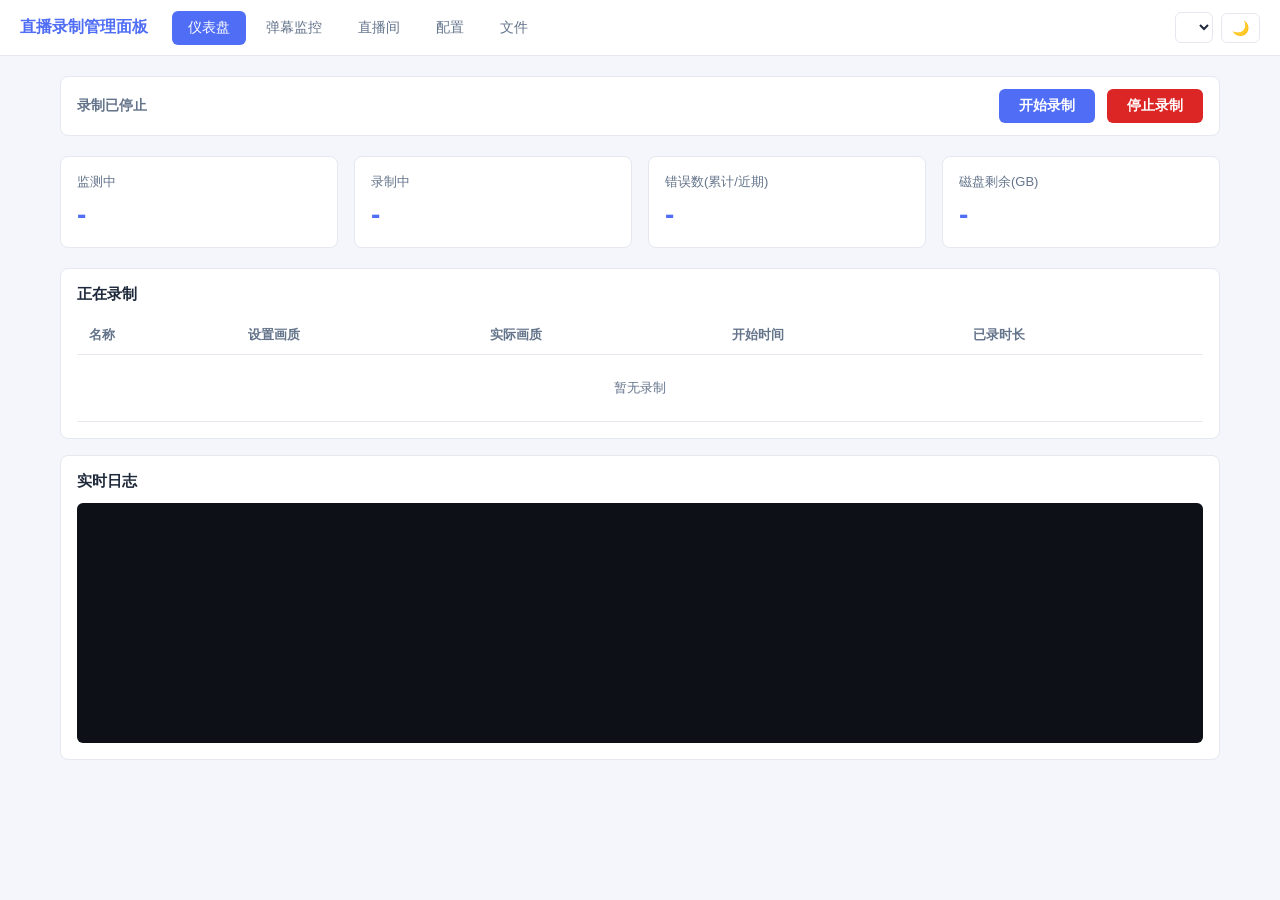
==== web/index.html @ fa2af196 "feat: 更新移动端适配规则，优化顶栏布局与安全区处理" ====
<!DOCTYPE html>
<html lang="zh-CN">
<head>
    <meta charset="UTF-8">
    <!-- viewport-fit=cover：让 env(safe-area-inset-*) 生效（缺省时恒为 0），
         顶栏/toast 据此让开灵动岛、圆角与 Home Indicator；页面内容不被默认挖孔，由 CSS 主动避让。 -->
    <meta name="viewport" content="width=device-width, initial-scale=1.0, viewport-fit=cover">
    <title data-i18n="title">DouyinLiveRecorder 管理面板</title>
    <link rel="stylesheet" href="/web/style.css">
</head>
<body data-theme="light">
    <!-- 顶栏：品牌 + 标签页导航(.tab[data-view]) + 语言选择/主题切换/退出。
         这些控件在 app.js 的 DOMContentLoaded 中统一绑定；data-view 决定 showView 切换到哪个面板。 -->
    <header class="topbar">
        <div class="brand" data-i18n="brand">直播录制管理面板</div>
        <nav class="tabs">
            <button class="tab active" data-view="dashboard" data-i18n="tab.dashboard">仪表盘</button>
            <button class="tab" data-view="danmaku" data-i18n="tab.danmaku">弹幕监控</button>
            <button class="tab" data-view="rooms" data-i18n="tab.rooms">直播间</button>
            <button class="tab" data-view="config" data-i18n="tab.config">配置</button>
            <button class="tab" data-view="files" data-i18n="tab.files">文件</button>
        </nav>
        <div class="topbar-right">
            <select id="language-select" data-i18n-title="language.select" title="语言"></select>
            <button id="theme-toggle" data-i18n-title="theme.toggle" title="切换主题">🌙</button>
            <button id="logout-btn" class="hidden" data-i18n="logout">退出</button>
        </div>
    </header>

    <!-- 登录页：#login-password 输入、#login-submit 触发 doLogin()、#login-error 显示后端报错文案。
         初始靠 .hidden 隐藏；启动引导拉 /api/status，任何失败（401 或网络/超时）都走 showLogin()，
         成功才直接进仪表盘——判据是「取不到状态」而不是「只认 401」。 -->
    <main id="login-view" class="view hidden">
        <div class="login-card">
            <h2 data-i18n="login.title">登录</h2>
            <input type="password" id="login-password" data-i18n-placeholder="login.password" placeholder="访问密码">
            <button id="login-submit" data-i18n="login.submit">登录</button>
            <div id="login-error" class="error-msg"></div>
        </div>
    </main>

    <!-- 仪表盘：进入即 startSSE() 每 2s 轮询 /api/status 并 loadLogs()（日志另按 5s 轮询刷新）。
         #engine-warning 引擎死亡横幅由 renderStatus 按 engine_alive===false 显隐；
         #status-warning 是更宽泛的状态告警（SEV-2221/SEV-2228）：后端不可达、快照陈旧
         （stale / status_unavailable）都在这里提示，
         文案由 renderStatus → updateStatusWarning 用 textContent 写入，故此处不留 data-i18n；
         .recording-state 三 span（on/off/probe）由 renderRecordingControl 切换：probe 仅在
         取证失败（error/stale）时显示，此时两个录制按钮一并禁用（SEV-2228 后半）；
         #stat-* 四个卡片、#recording-tbody 录制中列表均被 renderStatus 覆盖刷新。 -->
    <main id="dashboard-view" class="view">
        <div id="engine-warning" class="engine-warning hidden" data-i18n="dashboard.engineWarning">⚠️ 录制引擎已停止运行，请检查日志或重启服务</div>
        <div id="status-warning" class="engine-warning hidden" role="status" aria-live="polite"></div>
        <div class="recording-control">
            <span class="recording-state">
                <span class="state-on hidden" data-i18n="recording.state.on">录制运行中</span>
                <span class="state-off" data-i18n="recording.state.off">录制已停止</span>
                <span class="state-probe hidden" data-i18n="recording.state.probeFailed">状态取证失败</span>
            </span>
            <button id="recording-start-btn" data-i18n="recording.start">开始录制</button>
            <button id="recording-stop-btn" data-i18n="recording.stop">停止录制</button>
        </div>
        <div class="stat-cards">
            <div class="stat-card"><div class="stat-label" data-i18n="dashboard.monitoring">监测中</div><div class="stat-value" id="stat-monitoring">-</div></div>
            <div class="stat-card"><div class="stat-label" data-i18n="dashboard.recording">录制中</div><div class="stat-value" id="stat-recording">-</div></div>
            <div class="stat-card"><div class="stat-label" data-i18n="dashboard.errors">错误数(累计/近期)</div><div class="stat-value" id="stat-errors">-</div></div>
            <div class="stat-card"><div class="stat-label" data-i18n="dashboard.disk">磁盘剩余(GB)</div><div class="stat-value" id="stat-disk">-</div></div>
        </div>
        <section class="panel">
            <h3 data-i18n="dashboard.recordingNow">正在录制</h3>
            <table class="data-table">
                <thead><tr><th data-i18n="col.name">名称</th><th data-i18n="col.qualitySet">设置画质</th><th data-i18n="col.qualityActual">实际画质</th><th data-i18n="col.startTime">开始时间</th><th data-i18n="col.duration">已录时长</th></tr></thead>
                <tbody id="recording-tbody"><tr><td colspan="5" class="empty" data-i18n="empty.noRecording">暂无录制</td></tr></tbody>
            </table>
        </section>
        <section class="panel">
            <h3 data-i18n="dashboard.logs">实时日志</h3>
            <div id="log-stream" class="terminal"></div>
        </section>
    </main>

    <!-- 弹幕监控：进入即 startDanmakuPolling() 每 2s 轮询 /api/danmaku?since=。
         #danmaku-rooms-tbody 房间表、#danmaku-room-filter 房间筛选下拉、#danmaku-stream 弹幕流、
         #danmaku-hint 无数据提示均由 renderDanmaku/dmRenderStream 维护；#danmaku-clear-btn 清空本地缓冲。 -->
    <main id="danmaku-view" class="view hidden">
        <section class="panel">
            <h3 data-i18n="danmaku.rooms">弹幕房间</h3>
            <table class="data-table">
                <thead><tr><th data-i18n="col.name">名称</th><th data-i18n="col.platform">平台</th><th data-i18n="col.status">状态</th><th data-i18n="danmaku.col.total">累计弹幕</th><th data-i18n="danmaku.col.rate">速率(条/分)</th><th data-i18n="danmaku.col.gifts">礼物</th><th data-i18n="danmaku.col.online">在线</th><th data-i18n="col.startTime">开始时间</th></tr></thead>
                <tbody id="danmaku-rooms-tbody"><tr><td colspan="8" class="empty" data-i18n="danmaku.emptyRooms">暂无监控数据</td></tr></tbody>
            </table>
        </section>
        <section class="panel">
            <div class="danmaku-toolbar">
                <h3 data-i18n="danmaku.live">实时弹幕</h3>
                <select id="danmaku-room-filter"><option value="" data-i18n="danmaku.allRooms">全部房间</option></select>
                <button id="danmaku-clear-btn" class="small" data-i18n="danmaku.clear">清空</button>
            </div>
            <div id="danmaku-stream" class="terminal danmaku-terminal"></div>
            <div id="danmaku-hint" class="danmaku-hint hidden" data-i18n="danmaku.hint">未看到数据？请在「配置 → 录制设置」开启「是否弹幕监控(是/否)」，且直播间平台需支持弹幕（斗鱼/B站/虎牙/抖音/Twitch）</div>
        </section>
    </main>

    <!-- 直播间管理：#room-add-form 提交走 addRoom()；#rooms-tbody 由 loadRooms() 渲染，
         行内开关(data-action=toggle)/删除(data-action=delete)/画质下拉(data-action=quality) 经 #rooms-tbody
         上的事件委托转发 toggleRoom/deleteRoom/changeRoomQuality（故这三类控件不需要各自绑监听器）。
         该表列宽与防错位规则见 style.css 末尾的 #rooms-view 段（新增列须同步补 th 定宽）。 -->
    <main id="rooms-view" class="view hidden">
        <section class="panel">
            <h3 data-i18n="rooms.add">添加直播间</h3>
            <form id="room-add-form" class="inline-form">
                <input type="text" id="room-url" data-i18n-placeholder="rooms.urlPlaceholder" placeholder="直播间地址" required>
                <select id="room-quality">
                    <option value="" data-i18n="rooms.defaultQuality">默认画质</option>
                </select>
                <input type="text" id="room-name" data-i18n-placeholder="rooms.namePlaceholder" placeholder="主播名称（可选）">
                <button type="submit" data-i18n="rooms.addBtn">添加</button>
            </form>
            <!-- 画质选项管理：#room-quality 的下拉项不再硬编码，改由 loadQualityOptions() 从
                 config.ini 读取用户自选列表动态填充；此处提供增删入口，改动即时 PUT 回写。 -->
            <div class="quality-options">
                <button type="button" id="quality-manage-btn" class="small" data-i18n="rooms.manageQuality">画质选项</button>
                <div id="quality-manage-panel" class="quality-panel hidden">
                    <div id="quality-chips" class="quality-chips"></div>
                    <div class="inline-form quality-add-row">
                        <select id="quality-candidate"></select>
                        <button type="button" id="quality-add-btn" class="small" data-i18n="rooms.addQuality">添加画质</button>
                    </div>
                    <div class="quality-hint" data-i18n="rooms.qualityHint">画质选项存于 config.ini，WEB 与桌面端画质切换菜单共用；仅内置档位可选（自定义名称不会被录制引擎识别）</div>
                </div>
            </div>
        </section>
        <section class="panel">
            <h3 data-i18n="rooms.list">直播间列表</h3>
            <table class="data-table">
                <thead><tr><th data-i18n="col.url">地址</th><th data-i18n="col.qualitySet">设置画质</th><th data-i18n="col.name">名称</th><th data-i18n="col.enabled">启用</th><th data-i18n="col.recording">录制中</th><th data-i18n="col.actions">操作</th></tr></thead>
                <tbody id="rooms-tbody"><tr><td colspan="6" class="empty" data-i18n="loading">加载中...</td></tr></tbody>
            </table>
        </section>
    </main>

    <!-- 配置：#config-container 由 loadConfig() 按 /api/config 动态生成输入行（含 data-section/data-key）；
         #config-save-btn 触发 saveConfig() 仅 PUT 有变更的键。HTTPS 开关输入会实时联动 #ssl-platform-hint。
         #config-save-status（MIN-2239）在保存中途失败时常驻显示「已应用 n 项 / 第 m 项失败 / 其余未提交」，
         失败行另加 .row-failed 标红——不能只靠 toast：toast 会被下一条覆盖且自动消失，
         用户看到输入框仍是自己填的样子就会误以为已保存。 -->
    <main id="config-view" class="view hidden">
        <section class="panel">
            <h3 data-i18n="config.title">录制与推送配置</h3>
            <div id="config-container" data-i18n="loading">加载中...</div>
            <div id="config-save-status" class="save-status hidden" role="status" aria-live="polite"></div>
            <button id="config-save-btn" class="primary" data-i18n="config.save">保存配置</button>
        </section>
    </main>

    <!-- 文件浏览：#file-breadcrumb 面包屑（点击下钻）、#files-tbody 由 loadFiles() 渲染；
         dir 行「进入」/file 行「下载」按钮经事件委托转发 loadFiles/downloadFile。 -->
    <main id="files-view" class="view hidden">
        <section class="panel">
            <div class="file-header">
                <h3 data-i18n="files.title">录制文件</h3>
                <div id="file-breadcrumb" class="breadcrumb"></div>
            </div>
            <table class="data-table">
                <thead><tr><th data-i18n="col.name">名称</th><th data-i18n="col.type">类型</th><th data-i18n="col.size">大小</th><th data-i18n="col.mtime">修改时间</th><th data-i18n="col.actions">操作</th></tr></thead>
                <tbody id="files-tbody"><tr><td colspan="5" class="empty" data-i18n="loading">加载中...</td></tr></tbody>
            </table>
        </section>
    </main>

    <!-- 全局轻提示：toast() 写 #toast 文本并按类型加 success/error/info 类，2.5s 后隐藏；
         单例 toastTimer 保证连续提示互不打架（新提示清除旧定时器）。 -->
    <div id="toast" class="toast hidden"></div>
    <script src="/web/app.js"></script>
</body>
</html>
---- web/style.css ----
/* 全局布局与主题说明
   - 主题走 CSS 变量方案：:root/[data-theme="light"] 与 [data-theme="dark"] 各定义一套
     --primary/--bg/--card/--terminal-* 等变量；切主题只改 <body data-theme>，不重写规则。
   - body 用 flex 纵向布局 + min-height:100vh，顶栏固定高度、主内容(.view)自适应撑开。
   - 所有交互色集中在变量里，配色改动只动 :root/暗色块，组件样式引用 var() 即可。 */
/* 浅色主题（默认） */
:root, [data-theme="light"] {
    --primary: #4F6DF5;
    --primary-hover: #3D5BE0;
    --primary-soft: #E8EDFE;
    --success: #16A34A;
    --danger: #DC2626;
    --warning: #D97706;
    --bg: #F4F6FB;
    --card: #FFFFFF;
    --sidebar: #FFFFFF;
    --border: #E5E8F0;
    --text: #1E293B;
    --muted: #64748B;
    --terminal-bg: #0D1117;
    --terminal-fg: #7DA7FF;
    --terminal-err: #F85149;
    --terminal-warn: #D29922;
}

[data-theme="dark"] {
    --primary: #4F6DF5;
    --primary-hover: #5B7AF7;
    --primary-soft: #232B45;
    --success: #16A34A;
    --danger: #DC2626;
    --warning: #D97706;
    --bg: #0F1117;
    --card: #171A23;
    --sidebar: #12151D;
    --border: #262B3A;
    --text: #E2E8F0;
    --muted: #8B93A7;
    --terminal-bg: #0D1117;
    --terminal-fg: #7DA7FF;
    --terminal-err: #F85149;
    --terminal-warn: #D29922;
}

* { box-sizing: border-box; margin: 0; padding: 0; }

body {
    font-family: "Microsoft YaHei UI", -apple-system, BlinkMacSystemFont, "Segoe UI", sans-serif;
    background: var(--bg);
    color: var(--text);
    /* 移动端防 Safari 横竖屏切换时自动放大字号导致布局漂移 */
    -webkit-text-size-adjust: 100%;
    text-size-adjust: 100%;
    /* 100dvh：移动浏览器地址栏收展时 100vh 会大于/小于可视高度（底部被工具栏遮挡或跳动），
       dvh 跟随动态视口；旧浏览器不认识 dvh 时回退到上一行 100vh。 */
    min-height: 100vh;
    min-height: 100dvh;
    display: flex;
    flex-direction: column;
}

.topbar {
    display: flex;
    align-items: center;
    background: var(--card);
    border-bottom: 1px solid var(--border);
    /* 安全区：viewport-fit=cover 下顶栏延伸进状态栏/刘海区域，内容用 env(safe-area-inset-*)
       推回可交互区（灵动岛机型顶部、横屏左右侧）；env() 不被支持时按 0 处理，等于原 padding。 */
    padding-top: env(safe-area-inset-top);
    padding-bottom: env(safe-area-inset-bottom);
    padding-left: max(20px, env(safe-area-inset-left));
    padding-right: max(20px, env(safe-area-inset-right));
    min-height: 56px;
    gap: 24px;
}

.brand { font-weight: 700; font-size: 16px; color: var(--primary); white-space: nowrap; }

/* min-width:0 允许 tabs 在 flex 行内收缩出横向滚动条，而不是把整条 topbar 撑出视口 */
.tabs { display: flex; gap: 4px; flex: 1; min-width: 0; }
.tab {
    background: transparent;
    border: none;
    color: var(--muted);
    padding: 8px 16px;
    cursor: pointer;
    border-radius: 6px;
    font-size: 14px;
    transition: all 0.15s;
}
.tab:hover { background: var(--primary-soft); color: var(--primary); }
.tab.active { background: var(--primary); color: #fff; }

.topbar-right { display: flex; gap: 8px; align-items: center; flex-shrink: 0; }
.topbar-right button {
    background: transparent;
    border: 1px solid var(--border);
    color: var(--text);
    padding: 6px 10px;
    border-radius: 6px;
    cursor: pointer;
    font-size: 14px;
}
/* 语言选择器：与主题切换按钮同风格 */
.topbar-right select {
    background: transparent;
    border: 1px solid var(--border);
    color: var(--text);
    padding: 6px 8px;
    border-radius: 6px;
    font-size: 13px;
    cursor: pointer;
}
.topbar-right select:focus { outline: 1px solid var(--primary); }

/* 安全区：主内容区左右留出刘海/圆角横屏 inset；env() 为 0 时等价于原 20px */
.view {
    flex: 1;
    padding: 20px;
    padding-left: max(20px, env(safe-area-inset-left));
    padding-right: max(20px, env(safe-area-inset-right));
    max-width: 1200px;
    width: 100%;
    margin: 0 auto;
}
/* .hidden 用 !important 确保它在任何视图/元素上都能强制隐藏，压过组件自身的 display 规则；
   轮询与视图切换全靠增删 .hidden 控制显隐，故必须不可被其他规则意外覆盖。 */
.hidden { display: none !important; }

.login-card {
    background: var(--card);
    padding: 32px;
    border-radius: 10px;
    box-shadow: 0 2px 8px rgba(0,0,0,0.08);
    max-width: 360px;
    margin: 60px auto;
}
.login-card h2 { margin-bottom: 16px; color: var(--primary); }
.login-card input {
    width: 100%;
    padding: 10px;
    margin-bottom: 12px;
    border: 1px solid var(--border);
    border-radius: 6px;
    background: var(--bg);
    color: var(--text);
}
.login-card button {
    width: 100%;
    padding: 10px;
    background: var(--primary);
    color: #fff;
    border: none;
    border-radius: 6px;
    cursor: pointer;
    font-weight: 600;
}
.error-msg { color: var(--danger); font-size: 13px; margin-top: 8px; min-height: 18px; }

.stat-cards { display: grid; grid-template-columns: repeat(4, 1fr); gap: 16px; margin-bottom: 20px; }
.stat-card {
    background: var(--card);
    padding: 16px;
    border-radius: 8px;
    border: 1px solid var(--border);
}
.stat-label { color: var(--muted); font-size: 13px; margin-bottom: 8px; }
.stat-value { font-size: 28px; font-weight: 700; color: var(--primary); }

.panel {
    background: var(--card);
    border: 1px solid var(--border);
    border-radius: 8px;
    padding: 16px;
    margin-bottom: 16px;
}
.panel h3 { margin-bottom: 12px; font-size: 15px; }

.data-table { width: 100%; border-collapse: collapse; }
.data-table th, .data-table td {
    padding: 10px 12px;
    text-align: left;
    border-bottom: 1px solid var(--border);
    font-size: 13px;
}
.data-table th { color: var(--muted); font-weight: 600; }
.data-table .empty { text-align: center; color: var(--muted); padding: 24px; }
.data-table td.quality-down { color: var(--danger); font-weight: 600; }

.inline-form { display: flex; gap: 8px; flex-wrap: wrap; }
.inline-form input, .inline-form select {
    padding: 8px 10px;
    border: 1px solid var(--border);
    border-radius: 6px;
    background: var(--bg);
    color: var(--text);
    font-size: 13px;
}
/* 直播间列表行内画质下拉（.inline-form select 的紧凑版） */
.data-table select {
    padding: 4px 6px;
    border: 1px solid var(--border);
    border-radius: 4px;
    background: var(--bg);
    color: var(--text);
    font-size: 12px;
    max-width: 110px;
}
.inline-form input[type="text"] { flex: 1; min-width: 200px; }
.inline-form button, .primary {
    padding: 8px 16px;
    background: var(--primary);
    color: #fff;
    border: none;
    border-radius: 6px;
    cursor: pointer;
    font-weight: 600;
}
.inline-form button:hover, .primary:hover { background: var(--primary-hover); }

button.danger { background: var(--danger); color: #fff; border: none; padding: 4px 10px; border-radius: 4px; cursor: pointer; font-size: 12px; }
button.small { background: var(--primary-soft); color: var(--primary); border: none; padding: 4px 10px; border-radius: 4px; cursor: pointer; font-size: 12px; }

/* 开关(switch)：原生 checkbox 视觉隐藏(opacity:0 占 0 尺寸)但保留可聚焦/可点，
   真实交互落到 .slider 伪元素；:checked 时滑块右移并变绿，纯 CSS 实现启停态切换，无需 JS 改样式。 */
.switch { position: relative; display: inline-block; width: 40px; height: 22px; }
.switch input { opacity: 0; width: 0; height: 0; }
.slider { position: absolute; cursor: pointer; inset: 0; background: var(--border); border-radius: 22px; transition: 0.2s; }
.slider:before { content: ""; position: absolute; height: 16px; width: 16px; left: 3px; bottom: 3px; background: #fff; border-radius: 50%; transition: 0.2s; }
.switch input:checked + .slider { background: var(--success); }
.switch input:checked + .slider:before { transform: translateX(18px); }

.terminal {
    background: var(--terminal-bg);
    color: var(--terminal-fg);
    font-family: "Cascadia Code", "Consolas", monospace;
    font-size: 12px;
    padding: 12px;
    border-radius: 6px;
    height: 240px;
    overflow-y: auto;
    /* 等宽字体贴近日志/弹幕观感；pre-wrap + word-break 让超长 URL/弹幕整行折行不横向溢出，
       overflow-y 配合固定高度独立滚动，避免日志把整个页面撑长。 */
    white-space: pre-wrap;
    word-break: break-all;
}

.config-group { margin-bottom: 16px; }
.config-group h4 { color: var(--primary); margin-bottom: 8px; font-size: 14px; }
.config-row { display: grid; grid-template-columns: 240px 1fr; gap: 12px; align-items: center; margin-bottom: 8px; }
.config-row label { color: var(--muted); font-size: 13px; }
.config-row input { padding: 6px 10px; border: 1px solid var(--border); border-radius: 4px; background: var(--bg); color: var(--text); font-size: 13px; }

/* SSL/HTTPS 整合说明：「是否启用https录制」统一控制协议与证书校验，旧键废弃置灰 */
.config-hint { grid-column: 2; font-size: 12px; line-height: 1.5; color: var(--muted); }
.config-hint.hint-on { color: var(--success); }
.config-hint.hint-off { color: var(--warning); }
/* MID-37：掩码凭据行的说明提示。它与「废弃项」的 hint-off 同用 --warning 橙色——
   区别只在语义，故文案必须自己讲清楚：该行值只是被 *** 遮蔽，提交空值会波及真实凭据，
   需要在保存前被看见（真正的区分靠 input 的 data-masked 标记与提示文字，不靠颜色）。 */
.config-hint.hint-masked { color: var(--warning); }
.config-row.row-deprecated label, .config-row.row-deprecated input { opacity: 0.5; text-decoration: line-through; }
.config-row.row-deprecated .config-hint { text-decoration: none; }
/* MIN-2239：保存中途失败的行标红（输入框描边 + 左侧色条）。
   与「废弃项」的灰置灰、「掩码项」的警示黄都不同色，避免三种状态被看混。 */
.config-row.row-failed input { border-color: var(--danger); box-shadow: inset 3px 0 0 var(--danger); }
/* MIN-2239：保存未全部成功时的常驻明细（比 toast 更持久；toast 会消失且被覆盖）。
   传空串即隐藏，正常保存全程不出现。 */
.save-status {
    margin-top: 10px;
    padding: 8px 12px;
    border-radius: 4px;
    background: color-mix(in srgb, var(--danger) 12%, transparent);
    border-left: 3px solid var(--danger);
    color: var(--text);
    font-size: 13px;
    line-height: 1.5;
}

.file-header { display: flex; justify-content: space-between; align-items: center; margin-bottom: 12px; }
.breadcrumb { color: var(--muted); font-size: 13px; }
.breadcrumb a { color: var(--primary); cursor: pointer; text-decoration: none; }

.toast {
    position: fixed;
    /* 安全区：iPhone Home Indicator / 圆角底部会把贴边 24px 的 toast 压住，max() 保证至少 24px 且让出 inset */
    bottom: max(24px, env(safe-area-inset-bottom));
    right: max(24px, env(safe-area-inset-right));
    padding: 12px 20px;
    border-radius: 6px;
    color: #fff;
    font-size: 14px;
    /* fixed 脱离文档流、贴右下角常驻，z-index:1000 压过所有面板（含 terminal、弹幕流），
       保证操作反馈在所有视图层级之上可见；单例避免多条提示堆叠。 */
    z-index: 1000;
    box-shadow: 0 4px 12px rgba(0,0,0,0.15);
}
.toast.success { background: var(--success); }
.toast.error { background: var(--danger); }
.toast.info { background: var(--primary); }

.engine-warning {
    background: var(--danger);
    color: #fff;
    padding: 10px 16px;
    border-radius: 6px;
    margin-bottom: 16px;
    font-size: 14px;
    font-weight: 600;
}

/* ===== 录制控制条（开始/停止录制按钮 + 状态标签） ===== */
.recording-control {
    display: flex;
    align-items: center;
    flex-wrap: wrap;  /* 窄屏（iPhone 16 Pro Max 440px / Pixel 10 412px）下状态文本与两按钮放不下一行，换行而非互相挤压 */
    gap: 12px;
    background: var(--card);
    border: 1px solid var(--border);
    border-radius: 8px;
    padding: 12px 16px;
    margin-bottom: 20px;
}
.recording-state { flex: 1; font-size: 14px; }
.recording-state .state-on { color: var(--success); font-weight: 600; }
.recording-state .state-off { color: var(--muted); font-weight: 600; }
.recording-control button {
    padding: 8px 20px;
    border: none;
    border-radius: 6px;
    cursor: pointer;
    font-size: 14px;
    font-weight: 600;
    transition: all 0.15s;
}
#recording-start-btn { background: var(--primary); color: #fff; }
#recording-start-btn:hover:not(:disabled) { background: var(--primary-hover); }
#recording-stop-btn { background: var(--danger); color: #fff; }
#recording-stop-btn:hover:not(:disabled) { opacity: 0.9; }
.recording-control button:disabled { opacity: 0.5; cursor: not-allowed; }

/* 响应式断点：窄屏(≤768px)下把仪表盘卡片从 4 列降到 2 列、配置行从两栏变单栏，
   配置提示改占第 1 列；标签页允许横向滚动以免溢出被裁切。无更大断点，移动端即按此布局。
   移动端实测（iPhone 16 Pro Max 视口 440×956 CSS px / DPR 3，Pixel 10 视口 412×915 / DPR 2.6）：
   顶栏单行放不下「品牌 + 5 个标签 + 语言下拉 + 主题按钮」，fixed 56px 高度被竖排折字撑破、
   右侧按钮裁出屏幕——故拆成两行：第一行品牌+右侧控件，第二行标签页整行横向滚动。 */
@media (max-width: 768px) {
    .topbar {
        flex-wrap: wrap;
        row-gap: 2px;
        padding-top: calc(6px + env(safe-area-inset-top));
        padding-bottom: 6px;
    }
    /* 标签页换到第二行独占整宽，横向滚动消费溢出，不再挤压品牌与右侧控件 */
    .tabs {
        order: 3;
        flex: 1 1 100%;
        overflow-x: auto;
        -webkit-overflow-scrolling: touch;
        scrollbar-width: none;
    }
    .tabs::-webkit-scrollbar { display: none; }
    .tab { padding: 8px 12px; flex-shrink: 0; }
    .topbar-right { margin-left: auto; }

    .stat-cards { grid-template-columns: repeat(2, 1fr); }
    .config-row { grid-template-columns: 1fr; }
    .config-hint { grid-column: 1; }

    /* 数据表（仪表盘「正在录制」5 列、弹幕房间 8 列、文件 5 列）在窄屏按 min-content
       撑破 .panel 宽度：给表格保底宽度、面板内横向滚动，列头不再被压成竖排字。
       注意：这是「面板内滚动」兜底，不要与 #rooms-view 的 table-layout:fixed 定宽方案混淆
       （两者叠加无害，rooms 视口下方有自己的 min-width:640px 规则优先生效）。 */
    .panel { overflow-x: auto; }
    #dashboard-view .data-table,
    #danmaku-view .data-table,
    #files-view .data-table { min-width: 540px; }

    .danmaku-toolbar { flex-wrap: wrap; }
    .danmaku-toolbar select { max-width: 100%; }
    .file-header { flex-wrap: wrap; }
    /* 行内表单的地址输入框 200px 最小宽在 412px 视口会挤出按钮，放宽为可收缩 */
    .inline-form input[type="text"] { flex: 1 1 160px; min-width: 0; }
}

/* ===== 弹幕监控 ===== */
.danmaku-toolbar {
    display: flex;
    align-items: center;
    gap: 10px;
    margin-bottom: 12px;
}
.danmaku-toolbar h3 { margin-bottom: 0; flex: 1; }
.danmaku-toolbar select {
    padding: 6px 10px;
    border: 1px solid var(--border);
    border-radius: 4px;
    background: var(--bg);
    color: var(--text);
    font-size: 13px;
    max-width: 220px;
}
.danmaku-terminal { height: 340px; line-height: 1.7; }
.danmaku-terminal .dm-line { display: block; }
.danmaku-terminal .dm-time { color: var(--muted); opacity: 0.7; }
.danmaku-terminal .dm-room { color: #56D364; }
.danmaku-terminal .dm-user { color: var(--terminal-fg); font-weight: 600; }
.danmaku-terminal .dm-gift .dm-user { color: var(--terminal-warn); }
.danmaku-terminal .dm-sc .dm-user { color: #DB61A2; }
.danmaku-terminal .dm-dropped { color: var(--muted); opacity: 0.7; font-style: italic; }
.danmaku-terminal .dm-empty { color: var(--muted); opacity: 0.7; }
.danmaku-hint {
    color: var(--muted);
    font-size: 12px;
    margin-top: 8px;
}
.dm-status-on { color: var(--success); font-weight: 600; }
.dm-status-off { color: var(--danger); font-weight: 600; }

/* 画质选项管理：面板位于「添加直播间」表单下方，chips 展示当前选项并可逐个删除，
   候选下拉 + 添加按钮用于补充选项（可选项固定为录制引擎支持的 10 个内置档位）。 */
.quality-options { margin-top: 12px; }
.quality-panel {
    margin-top: 10px;
    padding: 12px;
    border: 1px solid var(--border);
    border-radius: 6px;
}
.quality-chips { display: flex; flex-wrap: wrap; gap: 8px; margin-bottom: 10px; }
.quality-chips:empty { margin-bottom: 0; }
.quality-chip {
    display: inline-flex;
    align-items: center;
    gap: 6px;
    padding: 4px 6px 4px 10px;
    background: var(--primary-soft);
    color: var(--primary);
    border-radius: 14px;
    font-size: 12px;
}
.quality-chip button {
    width: 18px;
    height: 18px;
    line-height: 1;
    padding: 0;
    background: transparent;
    color: var(--primary);
    border: none;
    border-radius: 50%;
    cursor: pointer;
    font-size: 14px;
}
.quality-chip button:hover { background: var(--primary); color: #fff; }
.quality-add-row select {
    padding: 6px 10px;
    border: 1px solid var(--border);
    border-radius: 4px;
    background: var(--bg);
    color: var(--text);
    font-size: 13px;
}
.quality-add-row button { padding: 6px 12px; }
.quality-hint { color: var(--muted); font-size: 12px; margin-top: 10px; line-height: 1.6; }

/* ===== 直播间列表防错位（table-layout:fixed + 地址列省略号 + 窄屏面板内横向滚动）
   窄视口（窗口缩窄 / Windows 高 DPI 缩放，有效宽度 ≈500px）下 6 列 auto 布局的最小内容宽
   （画质下拉 110px + 40px 开关 + 删除按钮 + 各列内边距）会超出 .panel 容器：width:100% 失效，
   表格按 min-content 溢出渲染——表头「启用/录制中」被压成一字宽竖排字、「删除」按钮溢出卡片右缘、
   长 URL（discover?modal_id= 等）与长名称折成多行导致行高参差（2026-09-11 截图实锤）。
   下面按表头定列宽、地址列吃剩余宽并单行省略，全 URL 靠悬浮 title 可见（loadRooms 渲染的地址 td
   自带 title）。三条不可回退的约束：
   ① 改回 auto 布局或删掉省略号即让上述错位回归：Chrome 会在 URL 的 / ? & = 处断行，
      而 Safari 里单元格的 text-overflow:ellipsis 必须配 table-layout:fixed 才生效；
   ② 新增列必须同步补一条对应的 th:nth-child(n) 定宽——fixed 布局下未定宽的新列会平分剩余空间、
      反过来挤压地址列；
   ③ 本段作用域必须保持 #rooms-view，勿"顺手统一"到仪表盘/弹幕/文件三张表：它们列数与内容形态
      不同，fixed 定宽会破坏其布局。 */
#rooms-view .data-table { table-layout: fixed; }
#rooms-view .data-table th:nth-child(2) { width: 128px; }  /* 画质：容纳 max-width:110px 下拉 + 左右内边距 */
#rooms-view .data-table th:nth-child(3) { width: 150px; }  /* 名称 */
#rooms-view .data-table th:nth-child(4) { width: 72px; }   /* 启用：容纳 40px 开关 */
#rooms-view .data-table th:nth-child(5) { width: 72px; }   /* 录制中 */
#rooms-view .data-table th:nth-child(6) { width: 76px; }   /* 操作：容纳删除按钮 */
#rooms-view .data-table td {
    overflow: hidden;
    text-overflow: ellipsis;
    vertical-align: middle;  /* 显式声明，避免各浏览器 UA 默认差异导致控件垂直错位 */
}
#rooms-view .data-table td:first-child,
#rooms-view .data-table td:nth-child(3) { white-space: nowrap; }  /* 长 URL/长名单行省略，不折行 */
/* 窄屏兜底：列定宽总和之下不再挤压右侧控件列，改为面板内横向滚动 */
@media (max-width: 768px) {
    #rooms-view .data-table { min-width: 640px; }
    #rooms-view .panel { overflow-x: auto; }
}

/* F-09 / WD-07：无认证风险横幅（前端仅在 web_auth_enable=false 时插入）。
   与 .engine-warning 同色系但用警示黄以示区别：引擎死亡是故障，未认证是配置风险。 */
.auth-warning {
    background: #f5a623;
    color: #1a1a1a;
    padding: 10px 16px;
    font-size: 13px;
    font-weight: 600;
    line-height: 1.5;
}
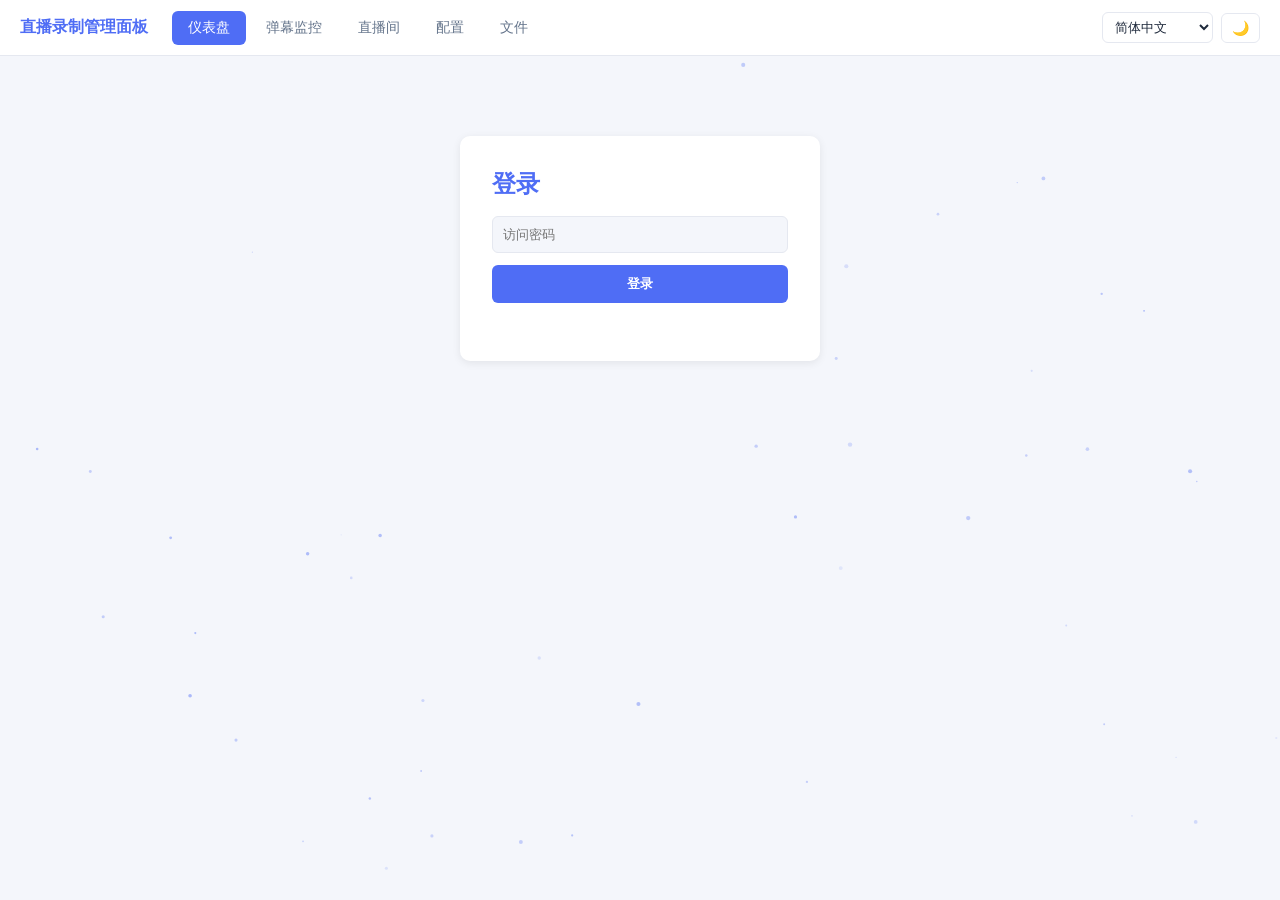
==== commit 046bb73a: "ci(github): 重试动作支持 fail_fast_codes 并补齐前端门禁登记 - retry 复合动作新增可选输入 fail_fast_codes（默认空串，既有调用点零行为变化），   " ====
--- a/web/index.html
+++ b/web/index.html
@@ -9,6 +9,9 @@
     <link rel="stylesheet" href="/web/style.css">
 </head>
 <body data-theme="light">
+    <!-- 轻量粒子背景层：web/motion.js 优先复用此节点（缺失时自建）。固定铺满视口、落在内容之下、
+         pointer-events:none，aria-hidden 排除无障碍树；prefers-reduced-motion 命中时 motion.js 不绘制。 -->
+    <canvas id="bg-canvas" aria-hidden="true"></canvas>
     <!-- 顶栏：品牌 + 标签页导航(.tab[data-view]) + 语言选择/主题切换/退出。
          这些控件在 app.js 的 DOMContentLoaded 中统一绑定；data-view 决定 showView 切换到哪个面板。 -->
     <header class="topbar">
@@ -170,6 +173,29 @@
     <!-- 全局轻提示：toast() 写 #toast 文本并按类型加 success/error/info 类，2.5s 后隐藏；
          单例 toastTimer 保证连续提示互不打架（新提示清除旧定时器）。 -->
     <div id="toast" class="toast hidden"></div>
+    <!-- 认证复验口令窗（M-22，2026-09-29）：修改 [Web] web_auth_enable / web_password 时由
+         app.js::askReauthPassword() 摘掉 .hidden 弹出，替代原 window.prompt（明文回显、
+         是面板唯一非 type="password" 的口令采集形态）。四个出口（确认/取消/Enter/Esc/点遮罩）
+         一律经 _settleReauth() 收敛：立刻清空 #reauth-password 并重新挂上 .hidden，
+         口令不在隐藏节点里过夜。
+         与后端契约同源（src/web_api.py::update_config 的 MID-2241 段）：认证当前开启时写这两个键
+         必须带能过 verify_web_password 的 reauth_password，否则 403；因此留空/取消在前端就地放弃
+         （计入「已跳过 N 项认证相关改动」），不把空 reauth 发出去撞 403。
+         反向半边：认证当前**关闭**时后端不要求复验，app.js 也就不弹本窗——否则第一次启用认证的
+         人没有旧口令可填，会被这个窗口死锁在面板之外。
+         autocomplete="off" + type="password"：口令不进浏览器自动填充候选。 -->
+    <div id="reauth-modal" class="modal-overlay hidden" role="dialog" aria-modal="true" aria-labelledby="reauth-modal-label">
+        <div class="modal-card">
+            <label id="reauth-modal-label" for="reauth-password" data-i18n="config.authChangeReauth">请复验当前 Web 口令（修改认证配置需要；留空或取消即放弃本次改动）:</label>
+            <input type="password" id="reauth-password" autocomplete="off" data-i18n-placeholder="login.password" placeholder="访问密码">
+            <div class="modal-actions">
+                <button type="button" id="reauth-cancel" data-i18n="common.cancel">取消</button>
+                <button type="button" id="reauth-confirm" class="primary" data-i18n="config.save">保存配置</button>
+            </div>
+        </div>
+    </div>
     <script src="/web/app.js"></script>
+    <!-- 动效层：零依赖、自启动（DOM 就绪即 init），不依赖 app.js、不改其渲染结构，降低回归风险。 -->
+    <script src="/web/motion.js"></script>
 </body>
 </html>
--- a/web/style.css
+++ b/web/style.css
@@ -504,3 +504,97 @@
     font-weight: 600;
     line-height: 1.5;
 }
+
+/* ===== 认证复验口令窗（M-22，2026-09-29） =====
+   面板原先用 window.prompt 采集复验口令（明文回显，是全站唯一非 type="password" 的口令输入形态），
+   现改成本文件既有形态：静态节点 + .hidden 切换（与 .login-card / .engine-warning 同族，
+   不引框架、不在运行时 createElement —— 后者会让 tests/frontend/*.mjs 的 node:vm 沙箱无法驱动）。
+   层级：.modal-overlay 的 z-index 必须**高于** .toast 的 1000，保存失败/403 的 toast 才不会被
+   口令窗盖住而看不见（反之若口令窗压在 toast 之下，用户会在提示下面看不清正在发生什么）。
+   配色一律取既有变量（--card/--border/--text/--muted/--bg/--primary），不新增颜色字面量；
+   遮罩底色与 .toast 的投影同为 rgba 中性黑，与明暗两套主题都不冲突。
+   取消按钮走 #reauth-cancel 单独配色，**不要**写 .modal-actions button 的 background：
+   .modal-actions button(0,1,1) 的特异性高于 .primary(0,1,0)，会把主按钮刷成灰底。 */
+.modal-overlay {
+    position: fixed;
+    inset: 0;
+    display: flex;
+    align-items: center;
+    justify-content: center;
+    /* 安全区：横屏刘海机型会把居中卡片往左侧挤，padding 让出 env(safe-area-inset-*) */
+    padding: max(16px, env(safe-area-inset-top)) max(16px, env(safe-area-inset-right))
+        max(16px, env(safe-area-inset-bottom)) max(16px, env(safe-area-inset-left));
+    background: rgba(15, 17, 23, 0.55);
+    z-index: 1100;
+}
+.modal-card {
+    display: flex;
+    flex-direction: column;
+    gap: 12px;
+    width: 100%;
+    max-width: 420px;
+    padding: 18px 20px;
+    background: var(--card);
+    border: 1px solid var(--border);
+    border-radius: 8px;
+    box-shadow: 0 10px 28px rgba(0, 0, 0, 0.22);
+}
+.modal-card label { color: var(--text); font-size: 13px; line-height: 1.6; }
+.modal-card input {
+    padding: 8px 10px;
+    border: 1px solid var(--border);
+    border-radius: 4px;
+    background: var(--bg);
+    color: var(--text);
+    font-size: 14px;
+}
+.modal-actions { display: flex; justify-content: flex-end; gap: 8px; margin-top: 4px; }
+.modal-actions button {
+    padding: 8px 16px;
+    border-radius: 6px;
+    font-size: 14px;
+    cursor: pointer;
+}
+#reauth-cancel { border: 1px solid var(--border); background: var(--bg); color: var(--text); }
+#reauth-cancel:hover { border-color: var(--primary); color: var(--primary); }
+
+/* ===== 动效层（web/motion.js 配套，零依赖） =====
+   - 滚动入场：.reveal 初始隐藏，进入视口加 .is-revealed 过渡显现；无 JS 时元素默认可见
+     （opacity:0 只在 .reveal 被 JS 加上后才生效，脚本失败/禁用也不丢内容）。
+   - 轻量粒子背景：#bg-canvas 固定层，z-index:-1 落在 body 背景之上、主内容之下；卡片不透明盖住
+     粒子，仅在缝隙与留白处透出，保证「克制」而非喧宾夺主。
+   - 统一交互反馈只动 background-color/color/border-color/box-shadow/transform/opacity，绝不触发布局属性
+     （避免 layout thrash）；:focus-visible 兜底键盘可达的焦点环。
+   - 可访问性闸门：prefers-reduced-motion 命中时入场过渡与时长归零、悬浮位移关闭（canvas 由 motion.js 跳过创建）。 */
+#bg-canvas {
+    position: fixed;
+    inset: 0;
+    width: 100%;
+    height: 100%;
+    z-index: -1;
+    pointer-events: none;
+}
+.reveal { opacity: 0; transform: translateY(12px); }
+.is-revealed {
+    opacity: 1;
+    transform: none;
+    transition: opacity 0.5s ease, transform 0.5s ease;
+}
+.tab, .topbar-right button, .topbar-right select,
+.inline-form button, .primary, button.small, button.danger,
+.recording-control button, .quality-chip button, .login-card button,
+.stat-card, .panel {
+    transition: background-color 0.18s ease, color 0.18s ease, border-color 0.18s ease,
+        box-shadow 0.18s ease, transform 0.18s ease;
+}
+.stat-card:hover, .panel:hover {
+    transform: translateY(-2px);
+    box-shadow: 0 6px 18px rgba(0, 0, 0, 0.08);
+}
+:focus-visible { outline: 2px solid var(--primary); outline-offset: 2px; }
+@media (prefers-reduced-motion: reduce) {
+    .reveal { opacity: 1; transform: none; }
+    .is-revealed { transition: none; }
+    .stat-card:hover, .panel:hover { transform: none; box-shadow: none; }
+    * { scroll-behavior: auto !important; }
+}
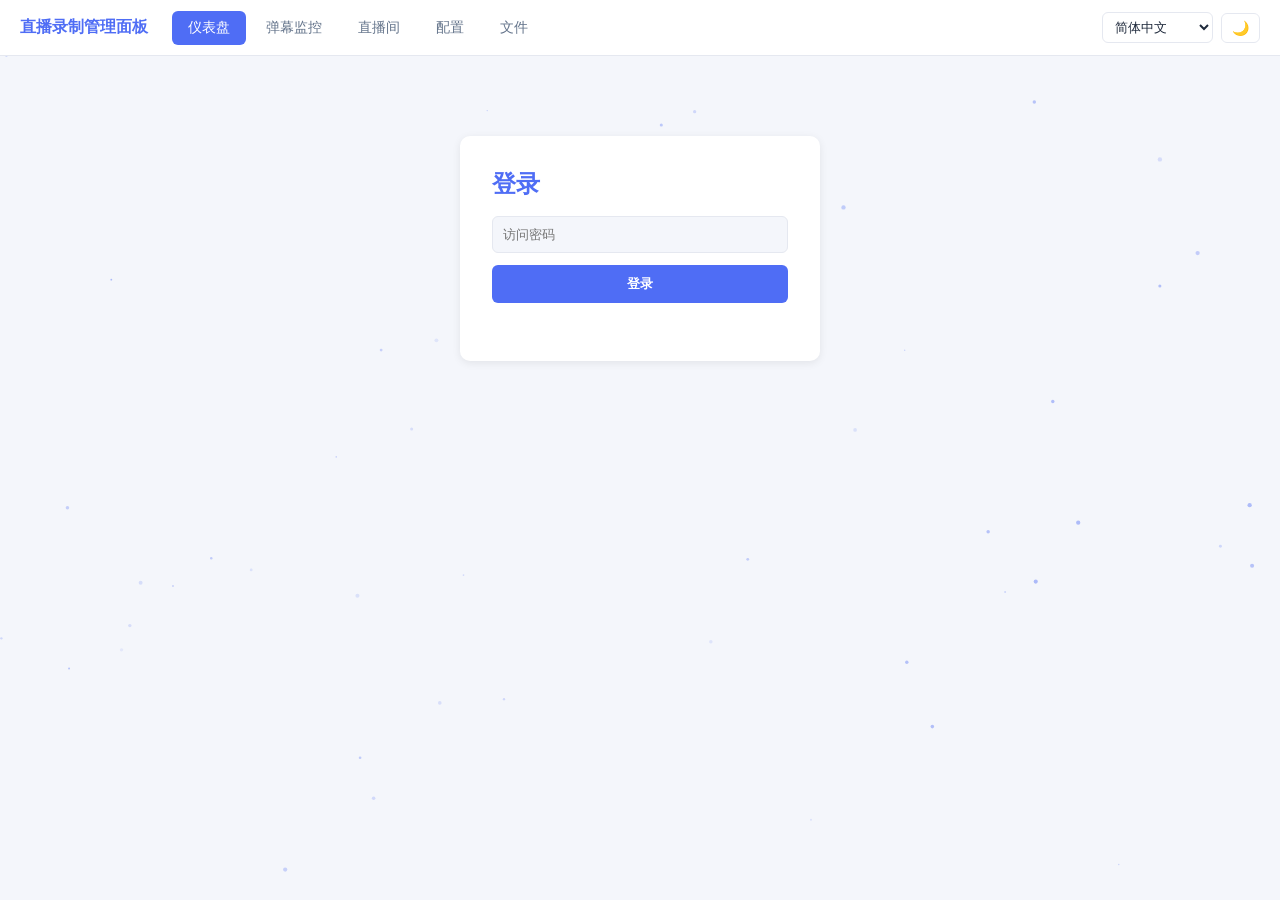
==== commit 1ae3f714: "update" ====
--- a/web/index.html
+++ b/web/index.html
@@ -194,6 +194,20 @@
             </div>
         </div>
     </div>
+    <!-- 直播间备注编辑窗（房间名点击触发）：复用 .modal-overlay 静态节点 + .hidden 切换，
+         不引入框架、不在运行时 createElement（与 #reauth-modal 同族，保证 tests/frontend 沙箱可驱动）。
+         备注写入后合并进房间名，生成「名称(备注)」的新名称并落盘 URL_config.ini。 -->
+    <div id="room-note-modal" class="modal-overlay hidden" role="dialog" aria-modal="true" aria-labelledby="room-note-label">
+        <div class="modal-card">
+            <label id="room-note-label" for="room-note-input" data-i18n="rooms.noteTitle">编辑直播间备注</label>
+            <div id="room-note-name" class="room-note-name"></div>
+            <input type="text" id="room-note-input" maxlength="40" autocomplete="off" data-i18n-placeholder="rooms.notePlaceholder" placeholder="输入备注，将显示为「名称(备注)」">
+            <div class="modal-actions">
+                <button type="button" id="room-note-cancel" data-i18n="common.cancel">取消</button>
+                <button type="button" id="room-note-confirm" class="primary" data-i18n="config.save">保存</button>
+            </div>
+        </div>
+    </div>
     <script src="/web/app.js"></script>
     <!-- 动效层：零依赖、自启动（DOM 就绪即 init），不依赖 app.js、不改其渲染结构，降低回归风险。 -->
     <script src="/web/motion.js"></script>
--- a/web/style.css
+++ b/web/style.css
@@ -558,6 +558,32 @@
 #reauth-cancel { border: 1px solid var(--border); background: var(--bg); color: var(--text); }
 #reauth-cancel:hover { border-color: var(--primary); color: var(--primary); }
 
+/* ===== 直播间备注编辑窗 + 可点击房间名（2026-10-05） =====
+   房间名从纯文本改为按钮形态：保持 .room-name-cell 的 font-weight:600，去边框/背景、继承字号，
+   仅以 --primary 着色 + hover 下划线表达「可点击」。焦点环沿用既有 :focus-visible 兜底可达性。
+   备注写入后合并为「名称(备注)」；.room-note-name 用 --muted 小字回显当前正在编辑的房间名，
+   换行用 word-break 兜底长 URL 类名。配色一律取既有 CSS 变量，不新增颜色字面量。 */
+.room-name-btn {
+    display: inline-block;
+    max-width: 100%;
+    padding: 0;
+    margin: 0;
+    border: none;
+    background: none;
+    font: inherit;
+    font-weight: 600;
+    color: var(--primary);
+    text-align: left;
+    white-space: nowrap;
+    overflow: hidden;
+    text-overflow: ellipsis;
+    cursor: pointer;
+    vertical-align: middle;
+}
+.room-name-btn:hover { text-decoration: underline; }
+.room-name-btn:focus-visible { outline: 2px solid var(--primary); outline-offset: 2px; border-radius: 3px; }
+.room-note-name { color: var(--muted); font-size: 12px; line-height: 1.5; word-break: break-all; }
+
 /* ===== 动效层（web/motion.js 配套，零依赖） =====
    - 滚动入场：.reveal 初始隐藏，进入视口加 .is-revealed 过渡显现；无 JS 时元素默认可见
      （opacity:0 只在 .reveal 被 JS 加上后才生效，脚本失败/禁用也不丢内容）。
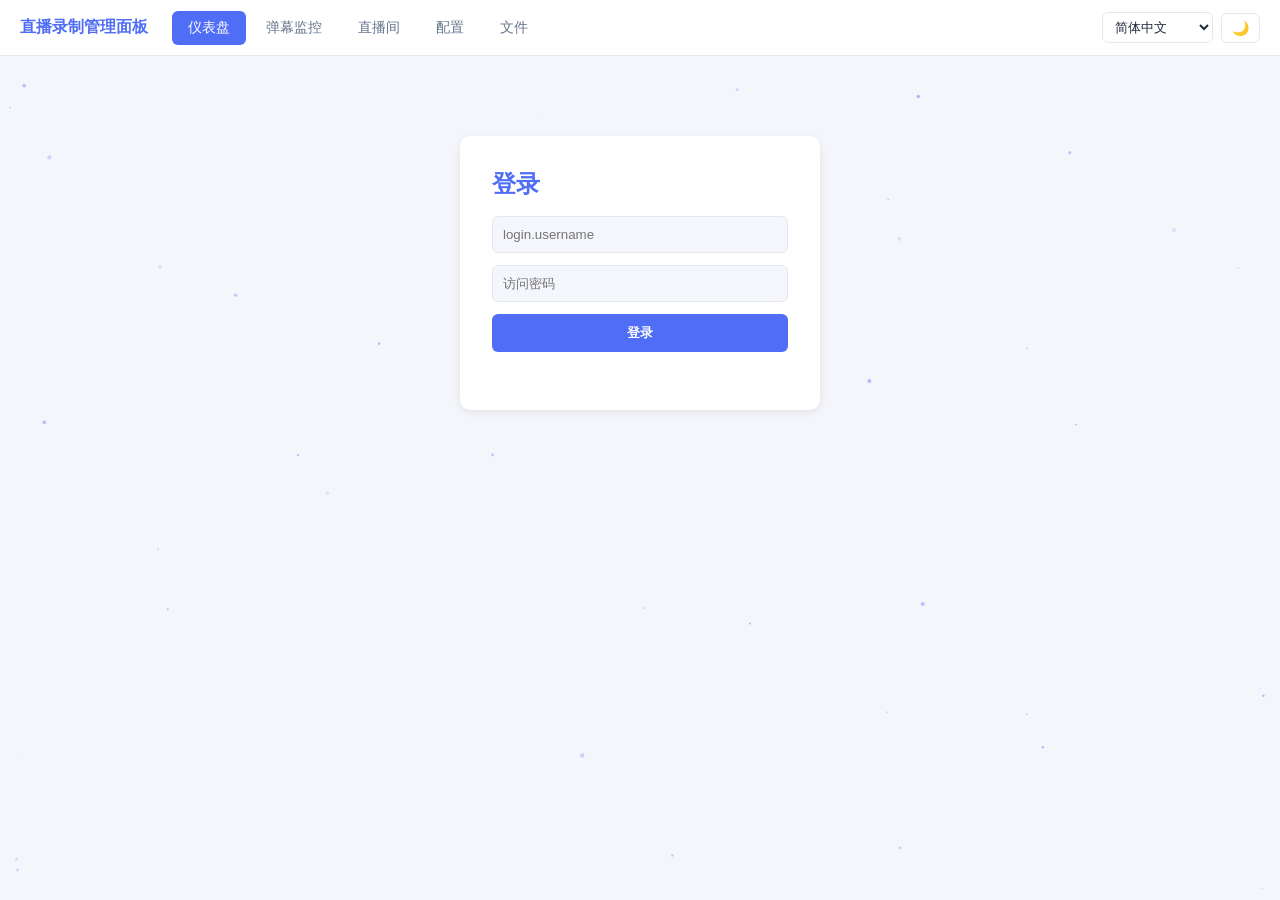
==== commit a8aa375b: "feat(web): 直播间备注编辑 + 账号密码联合加固 + 重启自动录制" ====
--- a/web/index.html
+++ b/web/index.html
@@ -36,6 +36,7 @@
     <main id="login-view" class="view hidden">
         <div class="login-card">
             <h2 data-i18n="login.title">登录</h2>
+            <input type="text" id="login-username" data-i18n-placeholder="login.username" placeholder="账号" autocomplete="off">
             <input type="password" id="login-password" data-i18n-placeholder="login.password" placeholder="访问密码">
             <button id="login-submit" data-i18n="login.submit">登录</button>
             <div id="login-error" class="error-msg"></div>
